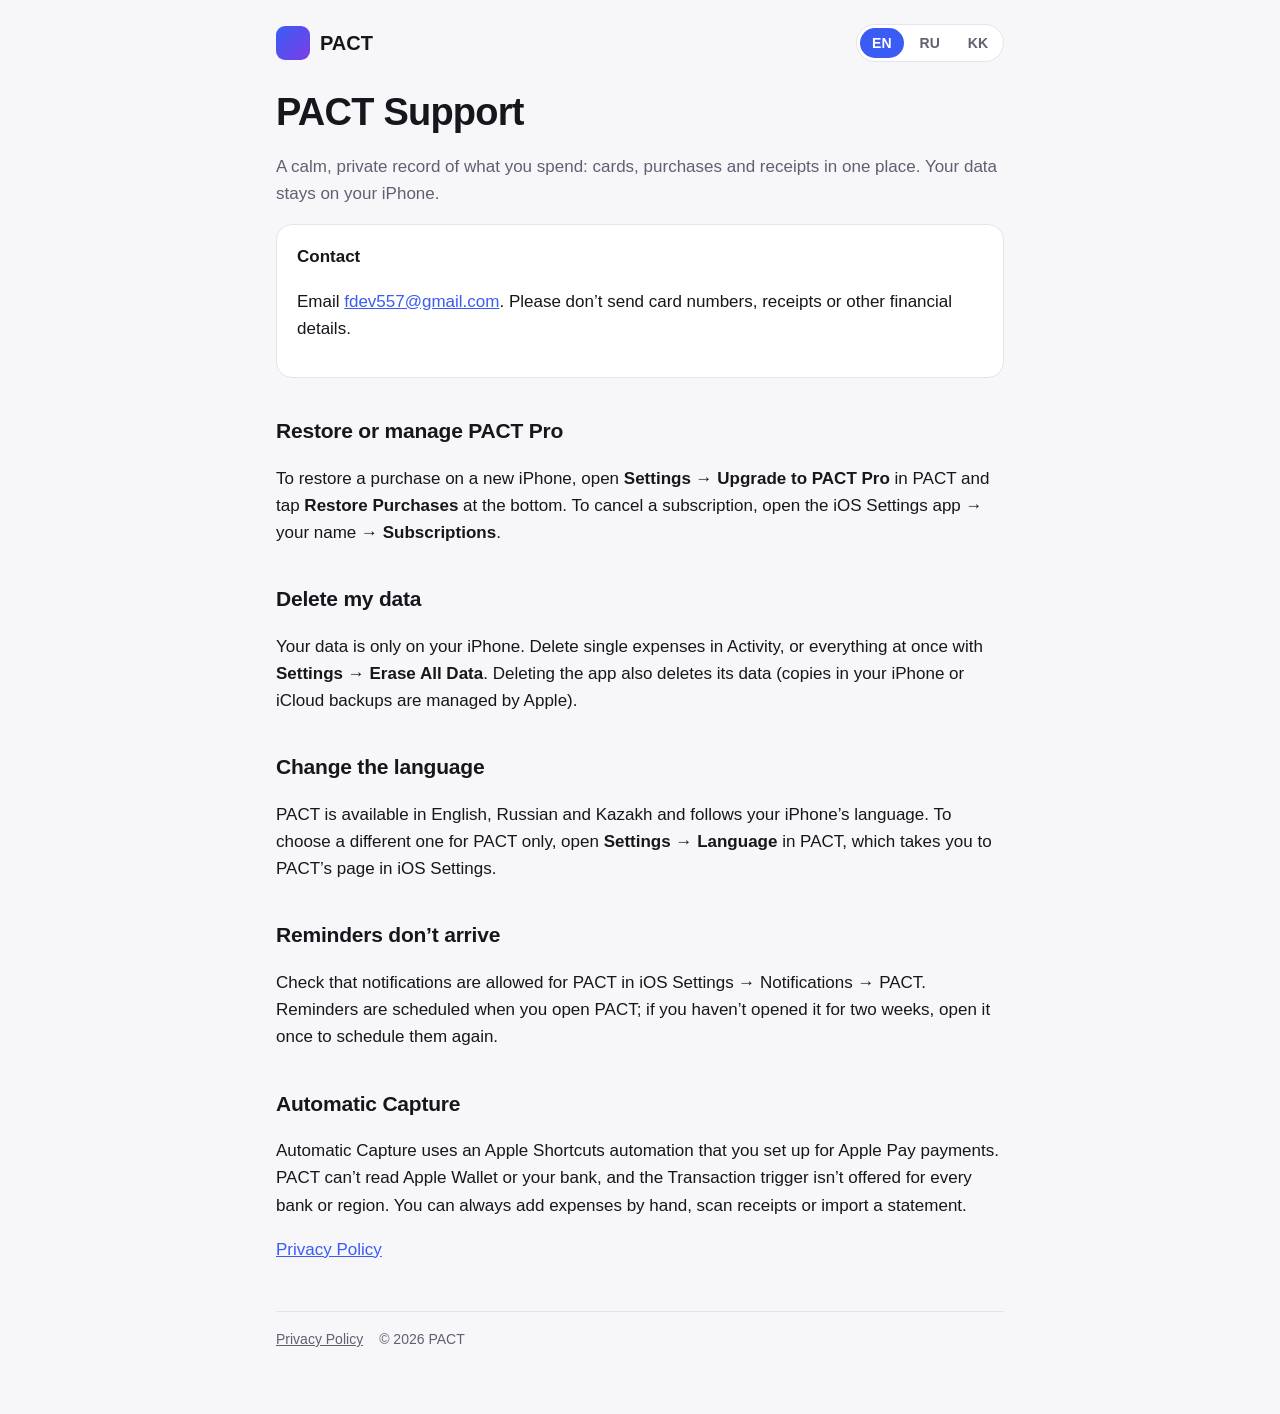
==== index.html @ 282e6969 "PACT support and privacy pages (en/ru/kk) Source: site/ in the PACT app repository.  Co-Authored-By:" ====
<!doctype html>
<html lang="en">
<head>
<meta charset="utf-8">
<meta name="viewport" content="width=device-width, initial-scale=1">
<title>PACT Support</title>
<meta name="description" content="Help and contact for PACT, a private expense tracker for iPhone.">
<link rel="alternate" hreflang="en" href="./">
<link rel="alternate" hreflang="ru" href="ru/">
<link rel="alternate" hreflang="kk" href="kk/">
<link rel="stylesheet" href="style.css">
</head>
<body>
<div class="wrap">
<header class="top">
  <a class="brand" href="./"><span class="logo" aria-hidden="true"></span>PACT</a>
  <nav class="langs" aria-label="Language">
    <a href="./" hreflang="en" aria-current="true">EN</a>
    <a href="ru/" hreflang="ru">RU</a>
    <a href="kk/" hreflang="kk">KK</a>
  </nav>
</header>

<main>
<h1>PACT Support</h1>
<p class="muted">A calm, private record of what you spend: cards, purchases and receipts in one place. Your data stays on your iPhone.</p>

<div class="card">
  <strong>Contact</strong>
  <p>Email <a href="mailto:fdev557@gmail.com">fdev557@gmail.com</a>. Please don’t send card numbers, receipts or other financial details.</p>
</div>

<h2>Restore or manage PACT Pro</h2>
<p>To restore a purchase on a new iPhone, open <strong>Settings → Upgrade to PACT Pro</strong> in PACT and tap <strong>Restore Purchases</strong> at the bottom. To cancel a subscription, open the iOS Settings app → your name → <strong>Subscriptions</strong>.</p>

<h2>Delete my data</h2>
<p>Your data is only on your iPhone. Delete single expenses in Activity, or everything at once with <strong>Settings → Erase All Data</strong>. Deleting the app also deletes its data (copies in your iPhone or iCloud backups are managed by Apple).</p>

<h2>Change the language</h2>
<p>PACT is available in English, Russian and Kazakh and follows your iPhone’s language. To choose a different one for PACT only, open <strong>Settings → Language</strong> in PACT, which takes you to PACT’s page in iOS Settings.</p>

<h2>Reminders don’t arrive</h2>
<p>Check that notifications are allowed for PACT in iOS Settings → Notifications → PACT. Reminders are scheduled when you open PACT; if you haven’t opened it for two weeks, open it once to schedule them again.</p>

<h2>Automatic Capture</h2>
<p>Automatic Capture uses an Apple Shortcuts automation that you set up for Apple Pay payments. PACT can’t read Apple Wallet or your bank, and the Transaction trigger isn’t offered for every bank or region. You can always add expenses by hand, scan receipts or import a statement.</p>

<p><a href="privacy/">Privacy Policy</a></p>
</main>

<footer>
  <a href="privacy/">Privacy Policy</a>
  <span>© 2026 PACT</span>
</footer>
</div>
</body>
</html>
---- style.css ----
:root {
  --bg: #f7f7fa;
  --card: #ffffff;
  --text: #16161d;
  --muted: #5f6070;
  --line: #e4e4ec;
  --accent: #3a5cf5;
  --accent-2: #7a3ee6;
  --ok-bg: #eef3ff;
  color-scheme: light dark;
}
@media (prefers-color-scheme: dark) {
  :root {
    --bg: #0e0e13;
    --card: #17171f;
    --text: #ececf2;
    --muted: #a3a4b5;
    --line: #2a2a36;
    --accent: #7d95ff;
    --accent-2: #a97cff;
    --ok-bg: #1b2140;
  }
}
* { box-sizing: border-box; }
html { -webkit-text-size-adjust: 100%; }
body {
  margin: 0;
  background: var(--bg);
  color: var(--text);
  font: 17px/1.6 -apple-system, BlinkMacSystemFont, "SF Pro Text", "Segoe UI", Roboto, "Helvetica Neue", Arial, sans-serif;
}
.wrap { max-width: 760px; margin: 0 auto; padding: 24px 16px 64px; }
header.top { display: flex; align-items: center; justify-content: space-between; gap: 12px; flex-wrap: wrap; margin-bottom: 28px; }
.brand { display: flex; align-items: center; gap: 10px; font-weight: 700; font-size: 20px; color: var(--text); text-decoration: none; }
.logo {
  width: 34px; height: 34px; border-radius: 9px; display: inline-block;
  background: linear-gradient(135deg, var(--accent), var(--accent-2));
}
nav.langs { display: flex; gap: 4px; background: var(--card); border: 1px solid var(--line); border-radius: 999px; padding: 3px; }
nav.langs a { padding: 4px 12px; border-radius: 999px; color: var(--muted); text-decoration: none; font-size: 14px; font-weight: 600; }
nav.langs a[aria-current="true"] { background: var(--accent); color: #fff; }
h1 { font-size: clamp(28px, 6vw, 38px); line-height: 1.2; margin: 0 0 8px; letter-spacing: -0.02em; }
h2 { font-size: 21px; margin: 36px 0 8px; letter-spacing: -0.01em; }
p, li { color: var(--text); }
.muted { color: var(--muted); }
.summary { background: var(--ok-bg); border-radius: 16px; padding: 18px 20px; margin: 20px 0 8px; }
.summary ul { margin: 0; padding-left: 20px; }
.card { background: var(--card); border: 1px solid var(--line); border-radius: 16px; padding: 18px 20px; margin: 16px 0; }
a { color: var(--accent); }
code { font-size: 0.9em; background: var(--line); padding: 1px 6px; border-radius: 6px; overflow-wrap: anywhere; }
footer { margin-top: 48px; padding-top: 16px; border-top: 1px solid var(--line); color: var(--muted); font-size: 14px; display: flex; gap: 16px; flex-wrap: wrap; }
footer a { color: var(--muted); }
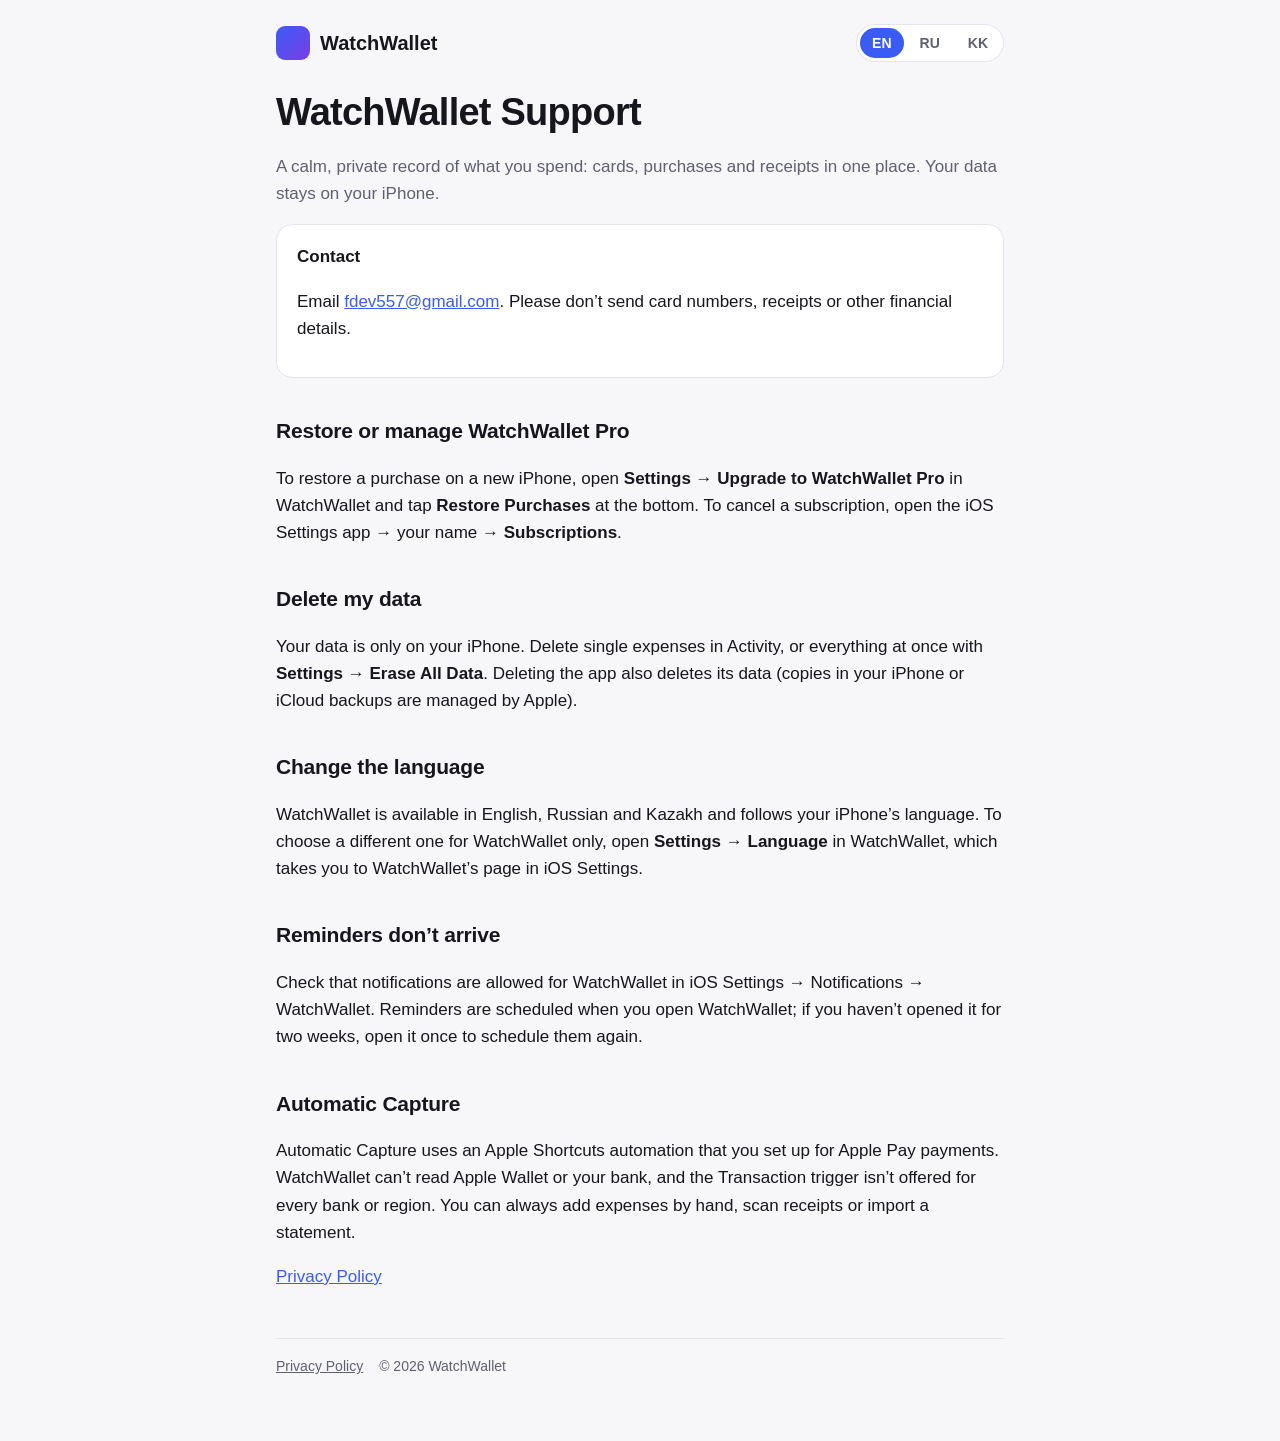
==== commit a746c030: "Rebrand to WatchWallet (same URLs) Co-Authored-By: Claude Opus 5.5 <noreply@anthropic.com>" ====
--- a/index.html
+++ b/index.html
@@ -3,8 +3,8 @@
 <head>
 <meta charset="utf-8">
 <meta name="viewport" content="width=device-width, initial-scale=1">
-<title>PACT Support</title>
-<meta name="description" content="Help and contact for PACT, a private expense tracker for iPhone.">
+<title>WatchWallet Support</title>
+<meta name="description" content="Help and contact for WatchWallet, a private expense tracker for iPhone.">
 <link rel="alternate" hreflang="en" href="./">
 <link rel="alternate" hreflang="ru" href="ru/">
 <link rel="alternate" hreflang="kk" href="kk/">
@@ -13,7 +13,7 @@
 <body>
 <div class="wrap">
 <header class="top">
-  <a class="brand" href="./"><span class="logo" aria-hidden="true"></span>PACT</a>
+  <a class="brand" href="./"><span class="logo" aria-hidden="true"></span>WatchWallet</a>
   <nav class="langs" aria-label="Language">
     <a href="./" hreflang="en" aria-current="true">EN</a>
     <a href="ru/" hreflang="ru">RU</a>
@@ -22,7 +22,7 @@
 </header>
 
 <main>
-<h1>PACT Support</h1>
+<h1>WatchWallet Support</h1>
 <p class="muted">A calm, private record of what you spend: cards, purchases and receipts in one place. Your data stays on your iPhone.</p>
 
 <div class="card">
@@ -30,27 +30,27 @@
   <p>Email <a href="mailto:fdev557@gmail.com">fdev557@gmail.com</a>. Please don’t send card numbers, receipts or other financial details.</p>
 </div>
 
-<h2>Restore or manage PACT Pro</h2>
-<p>To restore a purchase on a new iPhone, open <strong>Settings → Upgrade to PACT Pro</strong> in PACT and tap <strong>Restore Purchases</strong> at the bottom. To cancel a subscription, open the iOS Settings app → your name → <strong>Subscriptions</strong>.</p>
+<h2>Restore or manage WatchWallet Pro</h2>
+<p>To restore a purchase on a new iPhone, open <strong>Settings → Upgrade to WatchWallet Pro</strong> in WatchWallet and tap <strong>Restore Purchases</strong> at the bottom. To cancel a subscription, open the iOS Settings app → your name → <strong>Subscriptions</strong>.</p>
 
 <h2>Delete my data</h2>
 <p>Your data is only on your iPhone. Delete single expenses in Activity, or everything at once with <strong>Settings → Erase All Data</strong>. Deleting the app also deletes its data (copies in your iPhone or iCloud backups are managed by Apple).</p>
 
 <h2>Change the language</h2>
-<p>PACT is available in English, Russian and Kazakh and follows your iPhone’s language. To choose a different one for PACT only, open <strong>Settings → Language</strong> in PACT, which takes you to PACT’s page in iOS Settings.</p>
+<p>WatchWallet is available in English, Russian and Kazakh and follows your iPhone’s language. To choose a different one for WatchWallet only, open <strong>Settings → Language</strong> in WatchWallet, which takes you to WatchWallet’s page in iOS Settings.</p>
 
 <h2>Reminders don’t arrive</h2>
-<p>Check that notifications are allowed for PACT in iOS Settings → Notifications → PACT. Reminders are scheduled when you open PACT; if you haven’t opened it for two weeks, open it once to schedule them again.</p>
+<p>Check that notifications are allowed for WatchWallet in iOS Settings → Notifications → WatchWallet. Reminders are scheduled when you open WatchWallet; if you haven’t opened it for two weeks, open it once to schedule them again.</p>
 
 <h2>Automatic Capture</h2>
-<p>Automatic Capture uses an Apple Shortcuts automation that you set up for Apple Pay payments. PACT can’t read Apple Wallet or your bank, and the Transaction trigger isn’t offered for every bank or region. You can always add expenses by hand, scan receipts or import a statement.</p>
+<p>Automatic Capture uses an Apple Shortcuts automation that you set up for Apple Pay payments. WatchWallet can’t read Apple Wallet or your bank, and the Transaction trigger isn’t offered for every bank or region. You can always add expenses by hand, scan receipts or import a statement.</p>
 
 <p><a href="privacy/">Privacy Policy</a></p>
 </main>
 
 <footer>
   <a href="privacy/">Privacy Policy</a>
-  <span>© 2026 PACT</span>
+  <span>© 2026 WatchWallet</span>
 </footer>
 </div>
 </body>
